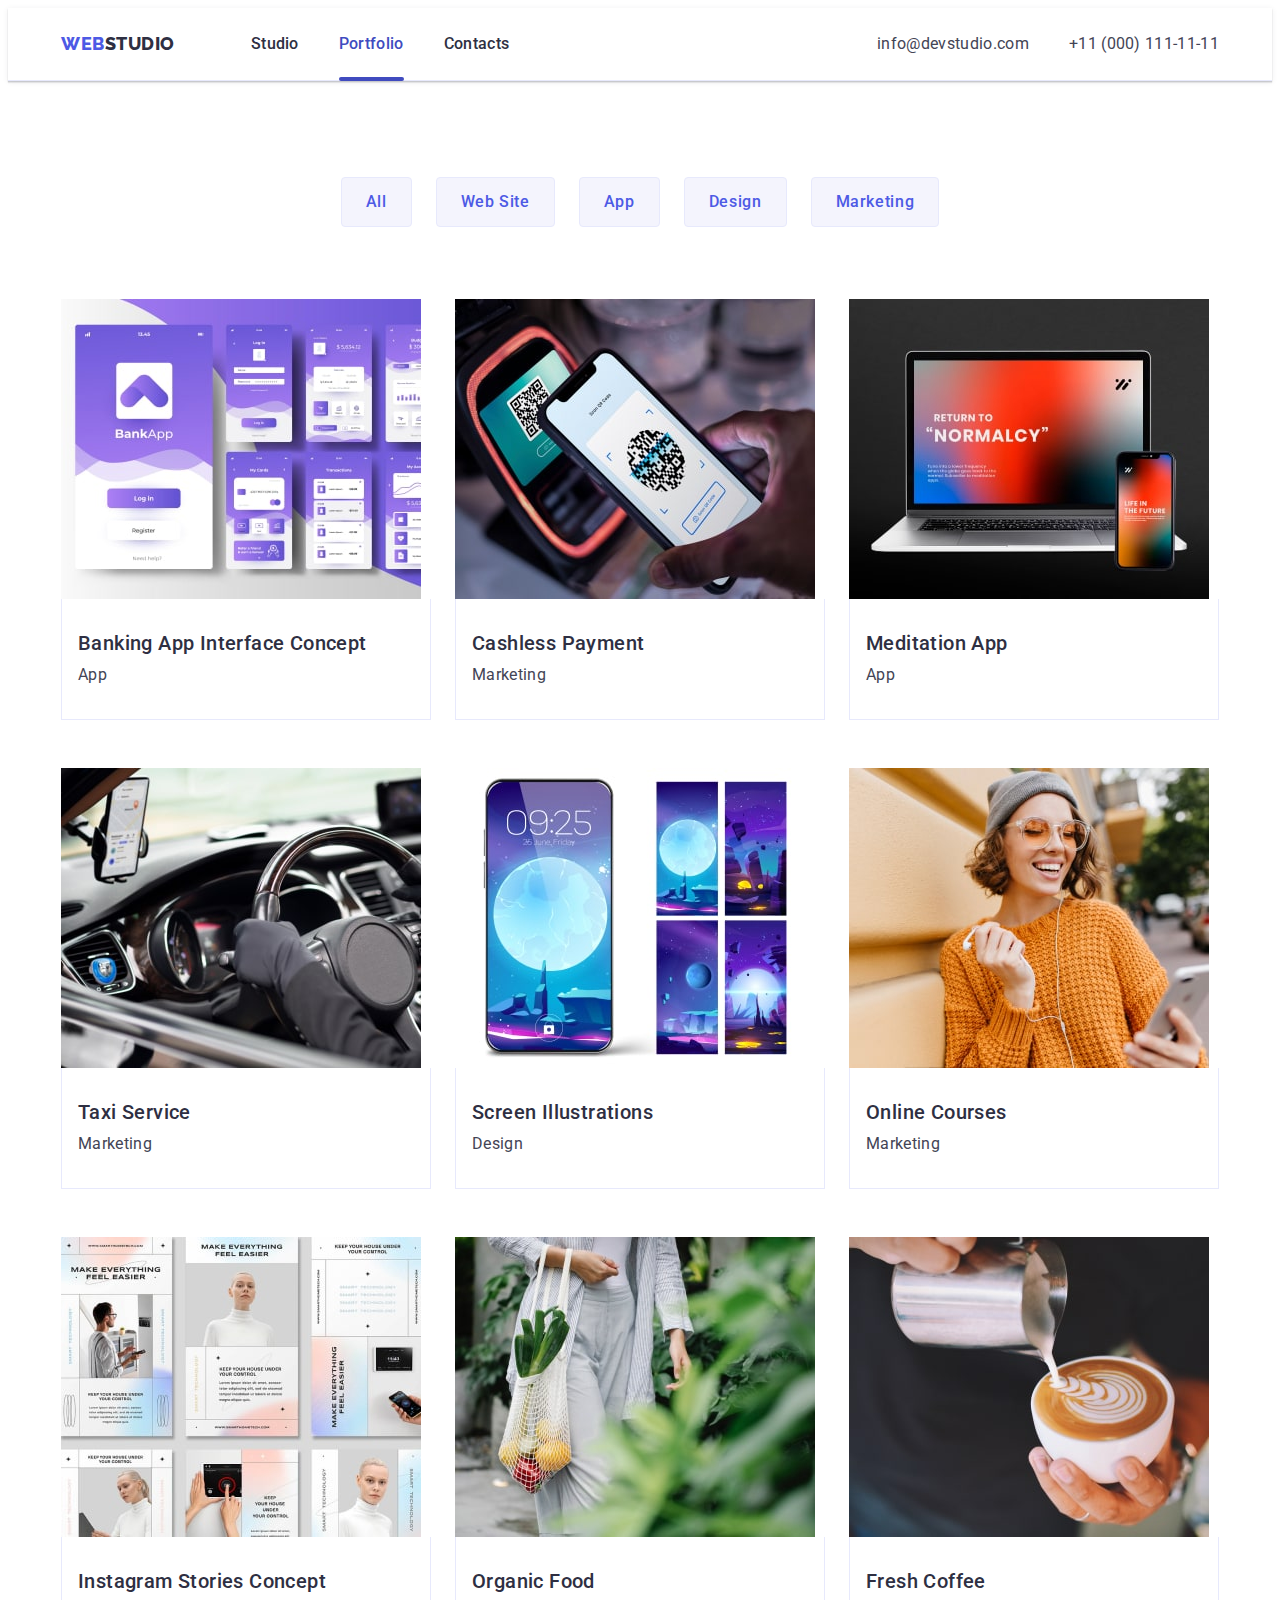
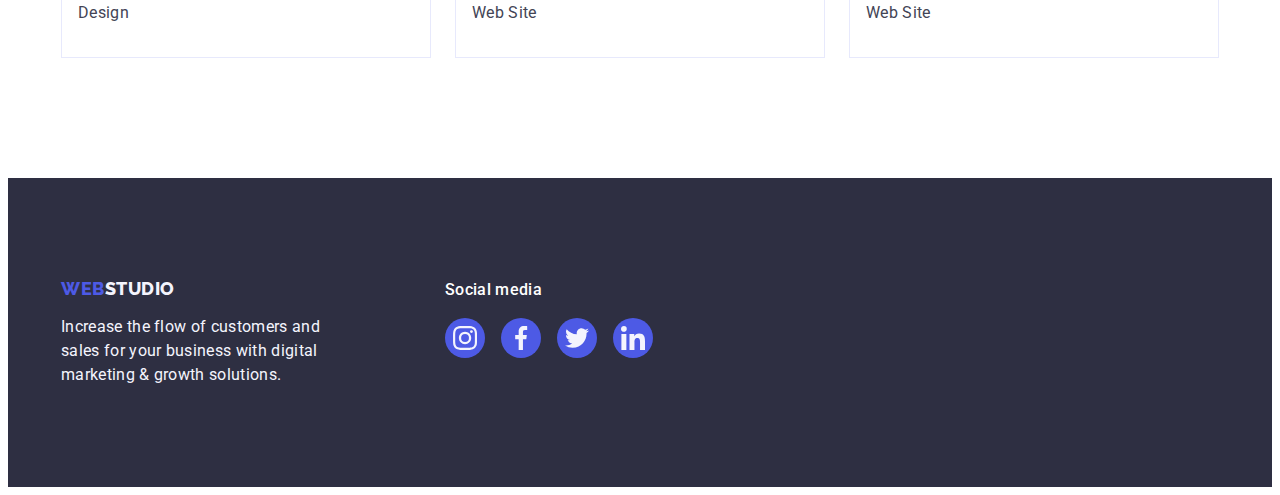
==== portfolio.html @ 51928f7d "hw6-check" ====
<!DOCTYPE html>
<html lang="en">
  <head>
    <meta charset="UTF-8" />
    <meta http-equiv="X-UA-Compatible" content="IE=edge" />
    <meta name="viewport" content="width=device-width, initial-scale=1.0" />
    <title>Document</title>
    <link rel="preconnect" href="https://fonts.googleapis.com" />
    <link rel="preconnect" href="https://fonts.gstatic.com" crossorigin />
    <link
      href="https://fonts.googleapis.com/css2?family=Raleway:wght@800&family=Roboto:wght@400;500;700;900&display=swap"
      rel="stylesheet"
    />
    <link
      rel="stylesheet"
      href="https://cdnjs.cloudflare.com/ajax/libs/modern-normalize/2.0.0/modern-normalize.min.css"
      integrity="sha512-4xo8blKMVCiXpTaLzQSLSw3KFOVPWhm/TRtuPVc4WG6kUgjH6J03IBuG7JZPkcWMxJ5huwaBpOpnwYElP/m6wg=="
      crossorigin="anonymous"
      referrerpolicy="no-referrer"
    />
    <link rel="stylesheet" href="./css/styles.css" />
  </head>
  <body>
    <header class="header">
      <div class="container header-container">
        <nav class="navigation">
          <a class="logo-link-header link" href="./index.html"
            >Web<span class="logo-header">Studio</span></a
          >
          <ul class="header-nav-list list">
            <li class="header-nav-item">
              <a class="header-nav-link link" href="./index.html">Studio</a>
            </li>
            <li class="header-nav-item">
              <a
                class="header-nav-link link current-page"
                href="./portfolio.html"
                >Portfolio</a
              >
            </li>
            <li class="header-nav-item">
              <a class="header-nav-link link" href="">Contacts</a>
            </li>
          </ul>
        </nav>
        <address class="header-contacts">
          <ul class="header-contacts-list list">
            <li class="header-contacts-item">
              <a
                class="header-contacts-link link"
                href="mailto:info@devstudio.com"
                >info@devstudio.com</a
              >
            </li>
            <li class="header-contacts-item">
              <a class="header-contacts-link link" href="tel:+110001111111"
                >+11 (000) 111-11-11</a
              >
            </li>
          </ul>
        </address>
      </div>
    </header>
    <main class="main-portfolio">
      <section class="portfolio">
        <div class="container portfolio-container">
          <h1 class="filter-title visuallyhidden">Filter</h1>
          <ul class="filter-list list">
            <li class="filter-item">
              <button class="filter-btn btn" type="button">All</button>
            </li>
            <li class="filter-item">
              <button class="filter-btn btn" type="button">Web Site</button>
            </li>
            <li class="filter-item">
              <button class="filter-btn btn" type="button">App</button>
            </li>
            <li class="filter-item">
              <button class="filter-btn btn" type="button">Design</button>
            </li>
            <li class="filter-item">
              <button class="filter-btn btn" type="button">Marketing</button>
            </li>
          </ul>
          <ul class="projects-list list">
            <li class="projects-item">
              <a class="link projects-item-link" href="">
                <div class="projects-cover-wrap">
                  <img
                    class="projects-item-img"
                    src="./images/portfolio-1.jpg"
                    alt="Example of our product"
                    width="360"
                    height="300"
                  />
                  <p class="projects-cover-text">
                    14 Stylish and User-Friendly App Design Concepts · Task
                    Manager App · Calorie Tracker App · Exotic Fruit Ecommerce
                    App · Cloud Storage App
                  </p>
                </div>
                <div class="projects-item-container">
                  <h2 class="projects-item-title">
                    Banking App Interface Concept
                  </h2>
                  <p class="projects-item-text">App</p>
                </div>
              </a>
            </li>
            <li class="projects-item">
              <a class="link projects-item-link" href="">
                <div class="projects-cover-wrap">
                  <img
                    class="projects-item-img"
                    src="./images/portfolio-2.jpg"
                    alt="Example of our product"
                    width="360"
                    height="300"
                  />
                  <p class="projects-cover-text">
                    14 Stylish and User-Friendly App Design Concepts · Task
                    Manager App · Calorie Tracker App · Exotic Fruit Ecommerce
                    App · Cloud Storage App
                  </p>
                </div>
                <div class="projects-item-container">
                  <h2 class="projects-item-title">Cashless Payment</h2>
                  <p class="projects-item-text">Marketing</p>
                </div>
              </a>
            </li>
            <li class="projects-item">
              <a class="link projects-item-link" href="">
                <div class="projects-cover-wrap">
                  <img
                    class="projects-item-img"
                    src="./images/portfolio-3.jpg"
                    alt="Example of our product"
                    width="360"
                    height="300"
                  />
                  <p class="projects-cover-text">
                    14 Stylish and User-Friendly App Design Concepts · Task
                    Manager App · Calorie Tracker App · Exotic Fruit Ecommerce
                    App · Cloud Storage App
                  </p>
                </div>
                <div class="projects-item-container">
                  <h2 class="projects-item-title">Meditation App</h2>
                  <p class="projects-item-text">App</p>
                </div>
              </a>
            </li>
            <li class="projects-item">
              <a class="link projects-item-link" href="">
                <div class="projects-cover-wrap">
                  <img
                    class="projects-item-img"
                    src="./images/portfolio-4.jpg"
                    alt="Example of our product"
                    width="360"
                    height="300"
                  />
                  <p class="projects-cover-text">
                    14 Stylish and User-Friendly App Design Concepts · Task
                    Manager App · Calorie Tracker App · Exotic Fruit Ecommerce
                    App · Cloud Storage App
                  </p>
                </div>
                <div class="projects-item-container">
                  <h2 class="projects-item-title">Taxi Service</h2>
                  <p class="projects-item-text">Marketing</p>
                </div>
              </a>
            </li>
            <li class="projects-item">
              <a class="link projects-item-link" href="">
                <div class="projects-cover-wrap">
                  <img
                    class="projects-item-img"
                    src="./images/portfolio-5.jpg"
                    alt="Example of our product"
                    width="360"
                    height="300"
                  />
                  <p class="projects-cover-text">
                    14 Stylish and User-Friendly App Design Concepts · Task
                    Manager App · Calorie Tracker App · Exotic Fruit Ecommerce
                    App · Cloud Storage App
                  </p>
                </div>
                <div class="projects-item-container">
                  <h2 class="projects-item-title">Screen Illustrations</h2>
                  <p class="projects-item-text">Design</p>
                </div>
              </a>
            </li>
            <li class="projects-item">
              <a class="link projects-item-link" href="">
                <div class="projects-cover-wrap">
                  <img
                    class="projects-item-img"
                    src="./images/portfolio-6.jpg"
                    alt="Example of our product"
                    width="360"
                    height="300"
                  />
                  <p class="projects-cover-text">
                    14 Stylish and User-Friendly App Design Concepts · Task
                    Manager App · Calorie Tracker App · Exotic Fruit Ecommerce
                    App · Cloud Storage App
                  </p>
                </div>
                <div class="projects-item-container">
                  <h2 class="projects-item-title">Online Courses</h2>
                  <p class="projects-item-text">Marketing</p>
                </div>
              </a>
            </li>
            <li class="projects-item">
              <a class="link projects-item-link" href="">
                <div class="projects-cover-wrap">
                  <img
                    class="projects-item-img"
                    src="./images/portfolio-7.jpg"
                    alt="Example of our product"
                    width="360"
                    height="300"
                  />
                  <p class="projects-cover-text">
                    14 Stylish and User-Friendly App Design Concepts · Task
                    Manager App · Calorie Tracker App · Exotic Fruit Ecommerce
                    App · Cloud Storage App
                  </p>
                </div>
                <div class="projects-item-container">
                  <h2 class="projects-item-title">Instagram Stories Concept</h2>
                  <p class="projects-item-text">Design</p>
                </div>
              </a>
            </li>
            <li class="projects-item">
              <a class="link projects-item-link" href="">
                <div class="projects-cover-wrap">
                  <img
                    class="projects-item-img"
                    src="./images/portfolio-8.jpg"
                    alt="Example of our product"
                    width="360"
                    height="300"
                  />
                  <p class="projects-cover-text">
                    14 Stylish and User-Friendly App Design Concepts · Task
                    Manager App · Calorie Tracker App · Exotic Fruit Ecommerce
                    App · Cloud Storage App
                  </p>
                </div>
                <div class="projects-item-container">
                  <h2 class="projects-item-title">Organic Food</h2>
                  <p class="projects-item-text">Web Site</p>
                </div>
              </a>
            </li>
            <li class="projects-item">
              <a class="link projects-item-link" href="">
                <div class="projects-cover-wrap">
                  <img
                    class="projects-item-img"
                    src="./images/portfolio-9.jpg"
                    alt="Example of our product"
                    width="360"
                    height="300"
                  />
                  <p class="projects-cover-text">
                    14 Stylish and User-Friendly App Design Concepts · Task
                    Manager App · Calorie Tracker App · Exotic Fruit Ecommerce
                    App · Cloud Storage App
                  </p>
                </div>
                <div class="projects-item-container">
                  <h2 class="projects-item-title">Fresh Coffee</h2>
                  <p class="projects-item-text">Web Site</p>
                </div>
              </a>
            </li>
          </ul>
        </div>
      </section>
    </main>
    <footer class="footer">
      <div class="container footer-container">
        <div class="footer-left-container">
          <a class="logo-link-footer link" href="./index.html"
            >Web<span class="logo-footer">Studio</span></a
          >
          <p class="footer-text">
            Increase the flow of customers and sales for your business with
            digital marketing & growth solutions.
          </p>
        </div>
        <div class="footer-soc-wrap">
          <p class="footer-soc-text">Social media</p>
          <ul class="footer-soc-list list">
            <li class="footer-soc-item">
              <a
                href=""
                class="footer-soc-link link"
                target="_blank"
                rel="noopener noreferrer"
              >
                <svg class="footer-soc-icon" width="24" height="24">
                  <use href="./images/icons.svg#icon-instagram"></use>
                </svg>
              </a>
            </li>
            <li class="footer-soc-item">
              <a
                href=""
                class="footer-soc-link link"
                target="_blank"
                rel="noopener noreferrer"
              >
                <svg class="footer-soc-icon" width="24" height="24">
                  <use href="./images/icons.svg#icon-facebook"></use>
                </svg>
              </a>
            </li>
            <li class="footer-soc-item">
              <a
                href=""
                class="footer-soc-link link"
                target="_blank"
                rel="noopener noreferrer"
              >
                <svg class="footer-soc-icon" width="24" height="24">
                  <use href="./images/icons.svg#icon-twitter"></use>
                </svg>
              </a>
            </li>
            <li class="footer-soc-item">
              <a
                href=""
                class="footer-soc-link link"
                target="_blank"
                rel="noopener noreferrer"
              >
                <svg class="footer-soc-icon" width="24" height="24">
                  <use href="./images/icons.svg#icon-linkedin"></use>
                </svg>
              </a>
            </li>
          </ul>
        </div>
      </div>
    </footer>
  </body>
</html>
---- css/styles.css ----
:root {
  --iris-color: #4d5ae5;
  --ocean-color: #404bbf;
  --navy-color: #2e2f42;
  --green-color: #31d0aa;
  --slate-color: #434455;
  --light-slate-color: #8e8f99;
  --cornflower-color: #e7e9fc;
  --cloud-color: #f4f4fd;
  --modal-color: rgba(46, 47, 66, 0.4);
  --grey-color: #2e2f42;
  --white-color: #ffffff;
  --dairy-color: #fcfcfc;
  --standart-letter-spacing: 0.02em;
  --standart-line-height: 1.5;
  --text-font-size: 16px;
  --item-title-size: 20px;
}

body {
  font-family: "Roboto", sans-serif;
  color: var(--slate-color);
  background-color: var(--white-color);
}
p,
h1,
h2,
h3,
h4,
h5,
h6 {
  margin: 0;
}
img {
  display: block;
}
ul,
ol {
  margin: 0;
  padding: 0;
}

.container {
  width: 1158px;
  padding: 0 15px;
  margin: 0 auto;
}

.list {
  list-style: none;
}
.link {
  text-decoration: none;
  color: var(--navy-color);
}
.btn {
  cursor: pointer;
  font-family: inherit;
}
.btn:hover,
.btn:focus {
  background-color: var(--ocean-color);
}

.visuallyhidden {
  border: 0;
  clip: rect(0 0 0 0);
  clip-path: inset(50%);
  height: 1px;
  margin: -1px;
  overflow: hidden;
  padding: 0;
  position: absolute;
  width: 1px;
  white-space: nowrap;
}

/* ---------------HEADER--------------------- */

.header {
  border-bottom: 1px solid #e7e9fc;
  box-shadow: 0px 2px 1px rgba(46, 47, 66, 0.08),
    0px 1px 1px rgba(46, 47, 66, 0.16), 0px 1px 6px rgba(46, 47, 66, 0.08);
}

.header-container {
  display: flex;
  padding: 0 15px;
  align-items: center;
}

.logo-header {
  color: var(--navy-color);
}

.logo-link-header {
  font-family: "Raleway", sans-serif;
  font-weight: 800;
  font-size: 18px;
  line-height: 1.17;
  letter-spacing: 0.03em;
  text-transform: uppercase;
  color: var(--iris-color);
  margin-right: 76px;
}

.navigation {
  display: flex;
  align-items: center;
}

.header-nav-list {
  display: flex;
  align-items: center;
  gap: 40px;
}

.header-nav-link {
  padding: 24px 0;
  display: block;
}

.header-contacts {
  font-style: normal;
  margin-left: auto;
}

.header-contacts-list {
  display: flex;
  align-items: center;
  gap: 40px;
}

.header-contacts-link {
  color: var(--slate-color);
}

.header-nav-link {
  font-style: normal;
  font-weight: 500;
  font-size: var(--text-font-size);
  line-height: var(--standart-line-height);
  letter-spacing: var(--standart-letter-spacing);
  transition: color 250ms cubic-bezier(0.4, 0, 0.2, 1);
  position: relative;
}

.header-nav-link:hover,
.header-nav-link:focus {
  color: var(--ocean-color);
}

.current-page {
  color: var(--ocean-color);
}

.current-page::after {
  content: "";
  position: absolute;
  width: 100%;
  height: 4px;
  background-color: #404bbf;
  border-radius: 2px;
  left: 0px;
  bottom: -1px;
}

.header-contacts-link {
  font-style: normal;
  font-size: var(--text-font-size);
  line-height: var(--standart-line-height);
  letter-spacing: var(--standart-letter-spacing);
  color: var(--slate-color);
  transition: color 250ms cubic-bezier(0.4, 0, 0.2, 1);
}

.header-contacts-link:hover,
.header-contacts-link:focus {
  color: var(--ocean-color);
}

/* ---------------ORDER--------------------- */

.order {
  background-color: var(--navy-color);
  background-image: linear-gradient(
      rgba(46, 47, 66, 0.7),
      rgba(46, 47, 66, 0.7)
    ),
    url(../images/order-bg.jpg);
  max-width: 1440px;
  padding: 188px 0;
  margin: 0 auto;
  background-repeat: no-repeat;
  background-position: center;
  background-size: cover;
}

.order-title {
  color: var(--white-color);
  font-size: 56px;
  line-height: 1.07;
  letter-spacing: var(--standart-letter-spacing);
  text-align: center;
  max-width: 496px;
  margin: 0 auto 48px auto;
}
.order-btn {
  font-family: inherit;
  background-color: var(--iris-color);
  color: var(--white-color);
  font-weight: 500;
  font-size: var(--text-font-size);
  line-height: var(--standart-line-height);
  letter-spacing: 0.04em;
  min-width: 169px;
  height: 56px;
  box-shadow: 0px 4px 4px rgba(0, 0, 0, 0.15);
  border-radius: 4px;
  display: block;
  margin: 0 auto;
  border: none;
  transition: background-color 250ms cubic-bezier(0.4, 0, 0.2, 1);
}

/* ------------------VALUES--------------------- */

.values {
  padding: 120px 0;
}

.values-list {
  display: flex;
  gap: 24px;
}

.values-item {
  width: calc((100% - 72px) / 4);
}

.values-icon-wrap {
  width: 264px;
  height: 112px;
  background-color: var(--cloud-color);
  display: flex;
  align-items: center;
  justify-content: center;
  margin-bottom: 8px;
  border-radius: 4px;
}

.values-item-title {
  font-weight: 500;
  font-size: var(--item-title-size);
  line-height: 1.2;
  letter-spacing: var(--standart-letter-spacing);
  color: var(--navy-color);
  margin-bottom: 8px;
}
.values-item-text {
  font-size: var(--text-font-size);
  line-height: var(--standart-line-height);
  letter-spacing: var(--standart-letter-spacing);
}

/* ---------------DIRECTIONS--------------------- */

.directions {
  padding-bottom: 120px;
}

.directions-item {
  width: calc((100% - 48px) / 3);
}

.directions-title {
  font-size: 36px;
  line-height: 1.11;
  letter-spacing: var(--standart-letter-spacing);
  text-transform: capitalize;
  text-align: center;
  color: var(--navy-color);
  margin-bottom: 72px;
}

.directions-list {
  display: flex;
  justify-content: space-between;
  gap: 24px;
}

/* ---------------TEAM--------------------- */

.team {
  background-color: var(--cloud-color);
  padding: 120px 0;
}

.team-list {
  display: flex;
  gap: 24px;
  justify-content: space-between;
}

.team-item {
  width: calc((100% - 72px) / 4);
  box-shadow: 0px 1px 6px rgba(46, 47, 66, 0.08),
    0px 1px 1px rgba(46, 47, 66, 0.16), 0px 2px 1px rgba(46, 47, 66, 0.08);
  border-radius: 0px 0px 4px 4px;
  background-color: var(--white-color);
}

.team-item-container {
  padding: 32px 16px;
}

.team-title {
  font-size: 36px;
  line-height: 1.11;
  letter-spacing: var(--standart-letter-spacing);
  text-transform: capitalize;
  text-align: center;
  color: var(--navy-color);
  margin-bottom: 72px;
}

.team-item-title {
  font-weight: 500;
  font-size: var(--item-title-size);
  line-height: 1.2;
  letter-spacing: var(--standart-letter-spacing);
  color: var(--navy-color);
  text-align: center;
  margin-bottom: 8px;
}
.team-item-text {
  font-size: var(--text-font-size);
  line-height: var(--standart-line-height);
  letter-spacing: var(--standart-letter-spacing);
  text-align: center;
  margin-bottom: 8px;
}

.team-soc-list {
  display: flex;
  justify-content: center;
  gap: 24px;
}

.team-soc-item {
  width: 40px;
  height: 40px;
}

.team-soc-link {
  width: 100%;
  height: 100%;
  background-color: var(--iris-color);
  border-radius: 50%;
  display: flex;
  align-items: center;
  justify-content: center;
  transition: background-color 250ms cubic-bezier(0.4, 0, 0.2, 1);
}

.team-soc-link:hover,
.team-soc-link:focus {
  background-color: var(--ocean-color);
}

.team-soc-icon {
  fill: var(--cloud-color);
}

/* ---------------CUSTOMERS--------------------- */

.customers {
  padding-top: 120px;
  padding-bottom: 120px;
}

.customers-title {
  font-size: 36px;
  line-height: 1.11;
  text-align: center;
  letter-spacing: var(--standart-letter-spacing);
  text-transform: capitalize;
  color: var(--navy-color);
  margin-bottom: 72px;
}

.customers-list {
  display: flex;
  flex-direction: row;
  align-items: flex-start;
  padding: 0px;
  gap: 24px;
}

.customers-item {
  width: calc((100% - 120px) / 6);
  height: 88px;
}

.customers-logo-link {
  width: 100%;
  height: 100%;
  color: var(--light-slate-color);
  border: 1px solid var(--light-slate-color);
  border-radius: 4px;
  display: flex;
  align-items: center;
  justify-content: center;
  transition: border-color 250ms cubic-bezier(0.4, 0, 0.2, 1), 
  color 250ms cubic-bezier(0.4, 0, 0.2, 1);
}

.customers-logo-link:hover,
.customers-logo-link:focus {
  color: var(--ocean-color);
  border-color: var(--ocean-color);
}

.customers-logo {
  fill: currentColor;
}

/* ---------------FOOTER--------------------- */

.footer {
  font-family: inherit;
  background-color: var(--navy-color);
  padding-top: 100px;
  padding-bottom: 100px;
}

.footer-container {
  display: flex;
  align-items: baseline;
}

.footer-left-container {
  margin-right: 120px;
}

.logo-link-footer {
  font-family: "Raleway", sans-serif;
  font-weight: 800;
  font-size: 18px;
  line-height: 1.17;
  letter-spacing: 0.03em;
  text-transform: uppercase;
  color: var(--iris-color);
  display: inline-block;
  margin-bottom: 16px;
}

.logo-footer {
  color: var(--cloud-color);
}

.footer-text {
  font-size: var(--text-font-size);
  line-height: var(--standart-line-height);
  letter-spacing: var(--standart-letter-spacing);
  color: var(--cloud-color);
  max-width: 264px;
}

.footer-soc-text {
  font-weight: 500;
  font-size: var(--text-font-size);
  line-height: var(--standart-line-height);
  letter-spacing: var(--standart-letter-spacing);
  color: var(--white-color);
  margin-bottom: 16px;
}

.footer-soc-list {
  display: flex;
  flex-direction: row;
  align-items: flex-start;
  padding: 0px;
  gap: 16px;
}

.footer-soc-item {
  width: 40px;
  height: 40px;
}

.footer-soc-link {
  width: 100%;
  height: 100%;
  background-color: var(--iris-color);
  border-radius: 50%;
  display: flex;
  align-items: center;
  justify-content: center;
  transition: background-color 250ms cubic-bezier(0.4, 0, 0.2, 1);
}

.footer-soc-link:hover,
.footer-soc-link:focus {
  background-color: var(--green-color);
}

.footer-soc-icon {
  fill: var(--cloud-color);
}

.footer-form-wrap {

}
.footer-form-text {
}
.footer-label {
}
.footer-input {
  width: 264px;
  height: 40px;
  border: 1px solid var(--white-color);
filter: drop-shadow(0px 4px 4px rgba(0, 0, 0, 0.15));
border-radius: 4px;
background-color: transparent;
padding: 8px 16px;
}
.footer-btn-wrap {

}
.subscribe-btn {
  width: 165px;
  height: 40px;
  background: var(--iris-color);
border-radius: 4px;
color: var(--white-color);
border: none;
padding: 8px 16px;
position: relative;
}
.btn {
}
.subscribe-icon {
  position: absolute;
}

/* ---------------PORTFOLIO--------------------- */
/* ---------------FILTER--------------------- */

.portfolio {
  padding-top: 96px;
  padding-bottom: 120px;
}

.filter-list {
  display: flex;
  justify-content: center;
  gap: 24px;
  margin-bottom: 72px;
}

.filter-btn {
  font-family: inherit;
  background-color: var(--cloud-color);
  color: var(--iris-color);
  font-weight: 500;
  font-size: var(--text-font-size);
  line-height: var(--standart-line-height);
  letter-spacing: 0.04em;
  border: 1px solid #e7e9fc;
  border-radius: 4px;
  padding: 12px 24px;
  transition: color 250ms cubic-bezier(0.4, 0, 0.2, 1), 
  background-color 250ms cubic-bezier(0.4, 0, 0.2, 1), 
  border-color 250ms cubic-bezier(0.4, 0, 0.2, 1), 
  box-shadow 250ms cubic-bezier(0.4, 0, 0.2, 1);
}

.filter-btn:hover,
.filter-btn:focus {
  color: var(--white-color);
  box-shadow: 0px 3px 1px rgba(0, 0, 0, 0.1), 0px 2px 1px rgba(0, 0, 0, 0.08),
    0px 2px 2px rgba(0, 0, 0, 0.12);
  border-radius: 4px;
  border: 1px solid transparent;
}

.projects-list {
  display: flex;
  flex-wrap: wrap;
  column-gap: 24px;
  row-gap: 48px;
  justify-content: space-between;
}

.projects-item {
  width: calc((100% - 48px) / 3);
}

.projects-item-link:hover .projects-cover-text {
  transform: translateY(0);
}
.projects-item-link:focus .projects-cover-text {
  transform: translateY(0);
}

.projects-item:nth-child(n + 6) {
  margin-bottom: 0;
}

.projects-item-container {
  padding: 32px 16px;
  border: 1px solid #e7e9fc;
  border-top: none;
}

.projects-item-link {
  display: block;
  transition: box-shadow 250ms cubic-bezier(0.4, 0, 0.2, 1);
}

.projects-item-link:hover,
.projects-item-link:focus {
  box-shadow: 0px 1px 6px rgba(46, 47, 66, 0.08),
    0px 1px 1px rgba(46, 47, 66, 0.16), 0px 2px 1px rgba(46, 47, 66, 0.08);
}

.projects-cover-wrap {
  position: relative;
  overflow: hidden;
}

.projects-cover-text {
  font-size: var(--text-font-size);
  line-height: var(--standart-line-height);
  letter-spacing: var(--standart-letter-spacing);
  color: var(--cloud-color);
  background-color: var(--iris-color);
  position: absolute;
  top: 0;
  height: 100%;
  padding: 40px 32px;
  transform: translateY(100%);
  transition: transform 250ms cubic-bezier(0.4, 0, 0.2, 1);
}

.projects-item-title {
  font-weight: 500;
  font-size: var(--item-title-size);
  line-height: 1.2;
  letter-spacing: var(--standart-letter-spacing);
  color: var(--navy-color);
  margin-bottom: 8px;
}
.projects-item-text {
  font-size: var(--text-font-size);
  line-height: var(--standart-line-height);
  letter-spacing: var(--standart-letter-spacing);
  color: var(--slate-color);
}

/* ---------------MODAL--------------------- */

.backdrop {
  height: 100%;
  width: 100%;
  position: fixed;
  background-color: var(--modal-color);
  top: 0;
  transition: opacity 250ms cubic-bezier(0.4, 0, 0.2, 1),
    visibility 250ms cubic-bezier(0.4, 0, 0.2, 1);
}

.backdrop.is-hidden .modal {
  transform: translate(-50%, -50%) scale(0);
}

.modal {
  position: absolute;
  width: 408px;
  min-height: 584px;
  left: 50%;
  top: 50%;
  transform: translate(-50%, -50%) scale(1);
  transition: transform 250ms cubic-bezier(0.4, 0, 0.2, 1);
  background: var(--dairy-color);
  box-shadow: 0px 1px 1px rgba(0, 0, 0, 0.14), 0px 1px 3px rgba(0, 0, 0, 0.12),
    0px 2px 1px rgba(0, 0, 0, 0.2);
  border-radius: 4px;
  padding-left: 24px;
  padding-right: 24px;
}

.modal-close-btn {
  width: 24px;
  height: 24px;
  border-radius: 50%;
  background: var(--cornflower-color);
  border: 1px solid rgba(0, 0, 0, 0.1);
  display: flex;
  align-items: center;
  justify-content: center;
  margin-left: auto;
  cursor: pointer;
  position: absolute;
  top: 24px;
  right: 24px;
  padding: 0;
  transition: background-color 250ms cubic-bezier(0.4, 0, 0.2, 1),
    border 250ms cubic-bezier(0.4, 0, 0.2, 1);
    margin-bottom: 24px;
}

.modal-close-btn:hover,
.modal-close-btn:focus {
  border: none;
  fill: var(--white-color);
}

.modal-close-icon {
  transition: fill 250ms cubic-bezier(0.4, 0, 0.2, 1);
}

.is-hidden {
  visibility: hidden;
  opacity: 0;
  pointer-events: none;
}

.modal-title{
font-weight: 500;
font-size: var(--text-font-size);
line-height: var(--standart-line-height);
text-align: center;
letter-spacing: var(--standart-letter-spacing);
color: var(--navy-color);
padding-top: 72px;
margin-bottom: 16px;
}

.input-label {
  display: block;
  font-size: 12px;
line-height: 1.17;
letter-spacing: 0.04em;
color: var(--light-slate-color);
margin-bottom: 4px;}

.input-wrap {
  position: relative;
}

.modal-input{
  width: 360px;
  height: 40px;
  outline: none;
  padding-left: 38px;
  border: 1px solid var(--modal-color);
  border-radius: 4px;
  margin-bottom: 8px;
  transition: border-color 250ms cubic-bezier(0.4, 0, 0.2, 1) , 
fill 250ms cubic-bezier(0.4, 0, 0.2, 1) ;
}

.modal-input:focus {
border-color: var(--iris-color);
}

.modal-input:focus + .modal-form-icon {
  fill: var(--iris-color);
}

.modal-form-icon {
  position: absolute;
  left: 16px;
  top: 11px;
}
.modal-textarea {
  resize: none;
  width: 360px;
height: 120px;
  font-size: 12px;
line-height: 1.17;
letter-spacing: 0.04em;
color: var(--modal-color);
padding-left: 16px;
padding-top: 8px;
border: 1px solid var(--modal-color);
border-radius: 4px;
margin-bottom: 16px;
transition: border-color 250ms cubic-bezier(0.4, 0, 0.2, 1) ;
}

.modal-textarea:focus {
  border-color: var(--iris-color);
  }

.privacy-wrap {
  width: 16px;
height: 16px;
border: 1px solid var(--modal-color);
border-radius: 2px;
margin-right: 8px;
  display: flex;
  align-items: center;
  justify-content: center;
  fill: transparent;
  transition: border-color 250ms cubic-bezier(0.4, 0, 0.2, 1) ;
}

.modal-checkbox:checked + .privacy-text span {
  background-color: var(--ocean-color);
  fill: var(--cloud-color);
}

.modal-checkbox:focus + .privacy-text span {
  border-color: var(--ocean-color);
}

.privacy-text {
  font-size: 12px;
line-height: 1.17;
letter-spacing: 0.04em;
color: var(--light-slate-color);
position: relative;
 display: flex;
align-items: center;
fill: transparent;
margin-bottom: 24px;
}

.privacy-text-link {
  font-size: 12px;
line-height: 1.33;
letter-spacing: 0.04em;
text-decoration-line: underline;
color: var(--iris-color);
padding-left: 4px;
}

.send-btn {
width: 169px;
height: 56px;
background: #4D5AE5;
box-shadow: 0px 4px 4px rgba(0, 0, 0, 0.15);
border-radius: 4px;
padding: 16px 32px;
font-weight: 500;
font-size: var(--text-font-size);
line-height: var(--standart-line-height);
letter-spacing: 0.04em;
color: var(--white-color);
display: block;
margin: 0 auto;
border: none;
transition: background-color 250ms cubic-bezier(0.4, 0, 0.2, 1);
}
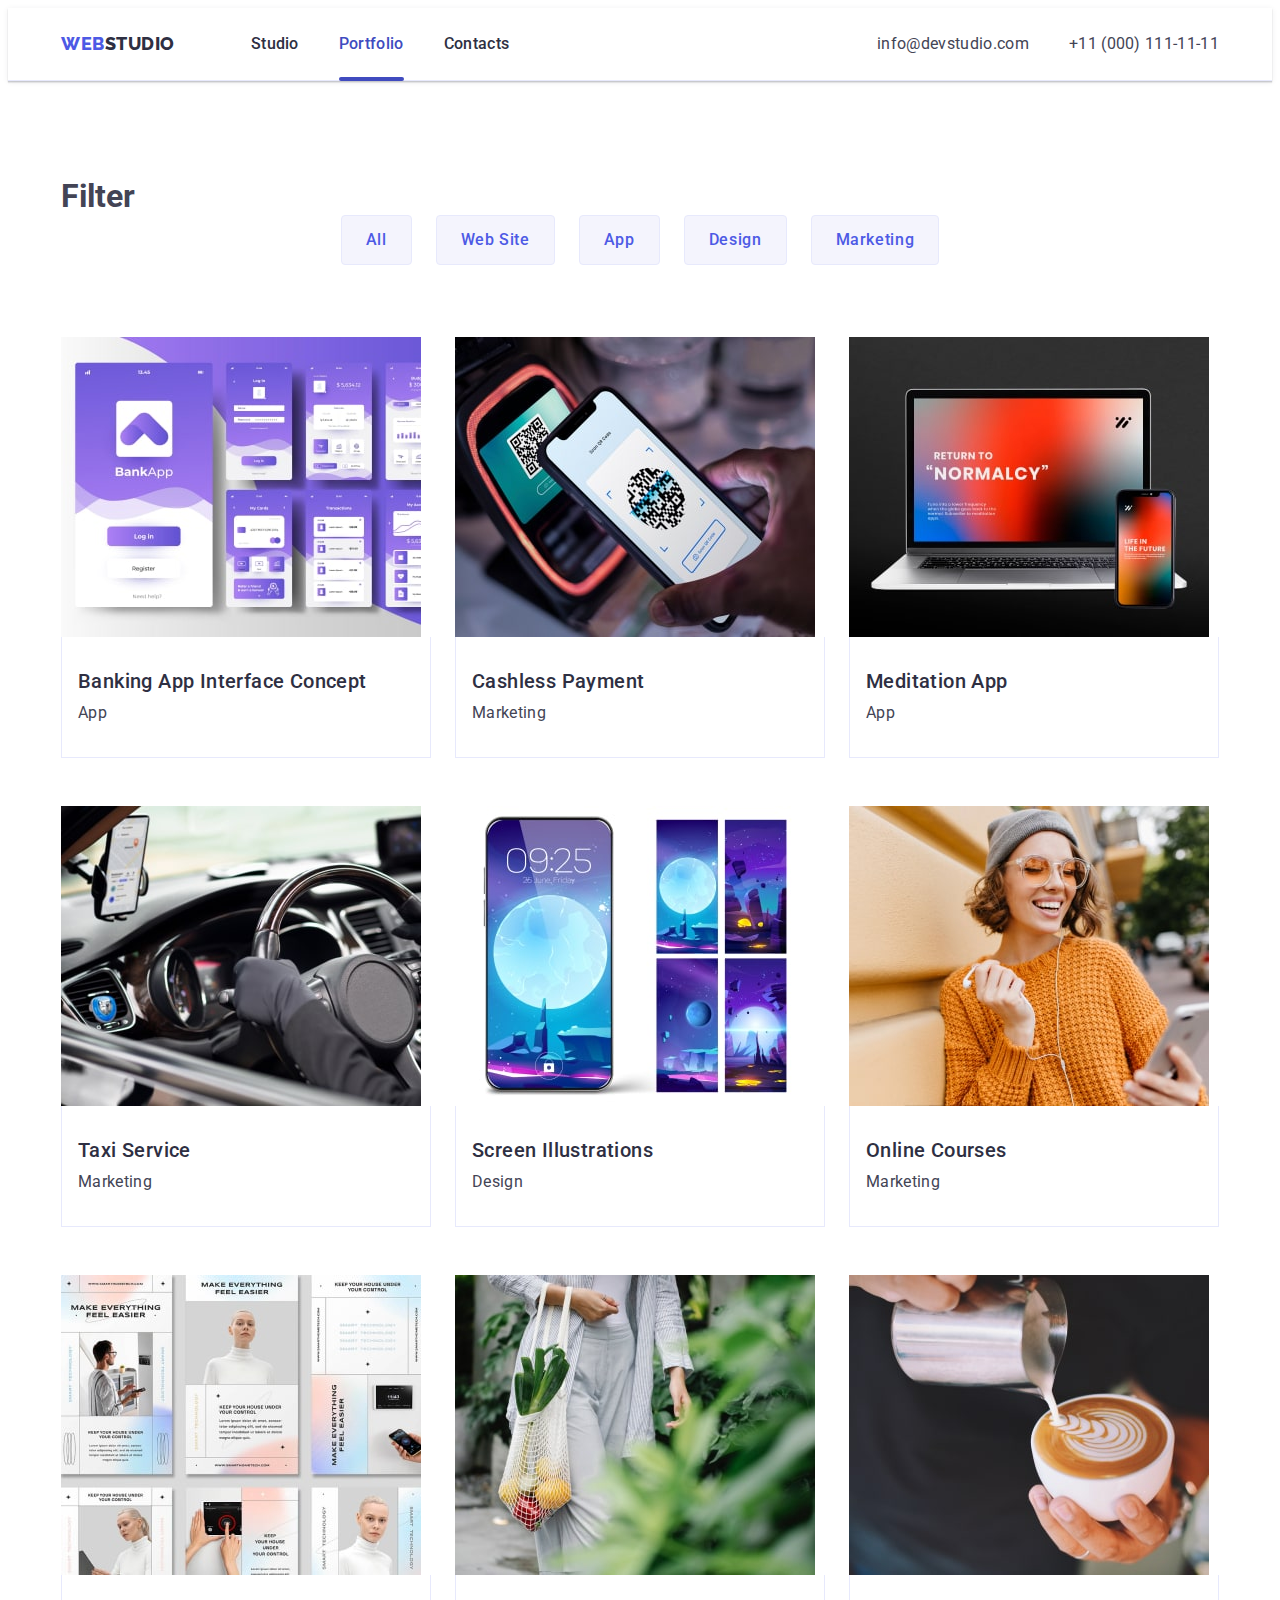
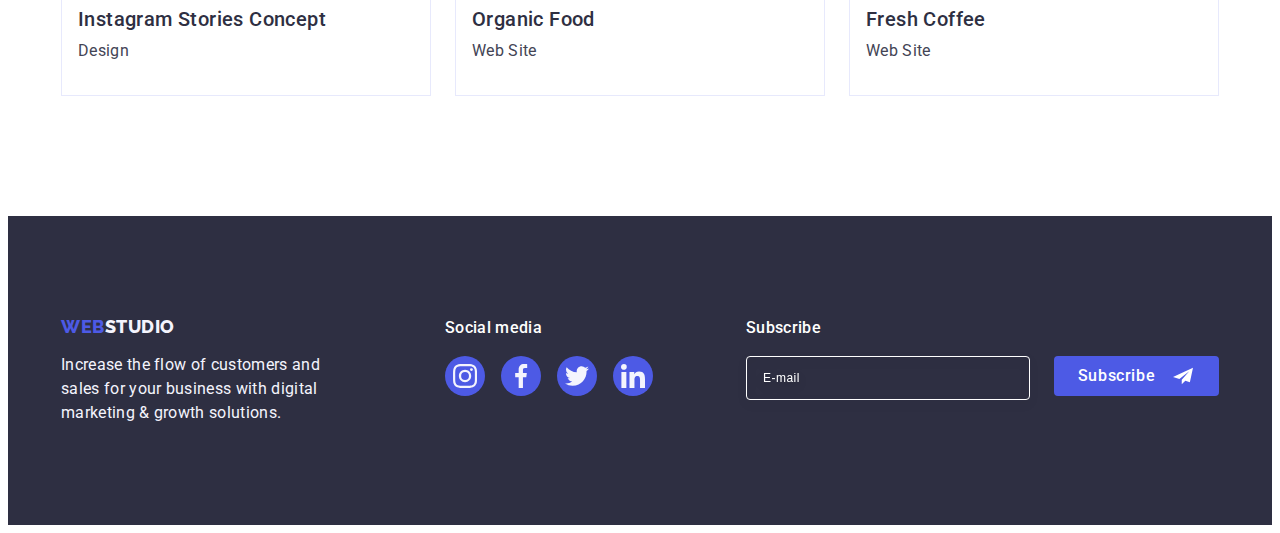
==== commit ffb68b16: "hw6-1" ====
--- a/portfolio.html
+++ b/portfolio.html
@@ -351,6 +351,25 @@
             </li>
           </ul>
         </div>
+        <div class="footer-form-container">
+          <p class="footer-form-text footer-soc-text">Subscribe</p>
+          <form class="footer-form">
+            <label class="footer-label">
+              <input
+                type="email"
+                name="subscribe-email"
+                class="footer-input"
+                placeholder="E-mail"
+              />
+            </label>
+            <button type="submit" class="subscribe-btn btn">
+              Subscribe
+              <svg class="subscribe-icon" width="24" height="20">
+                <use href="./images/icons.svg#icon-subscribe"></use>
+              </svg>
+            </button>
+          </form>
+        </div>
       </div>
     </footer>
   </body>
--- a/css/styles.css
+++ b/css/styles.css
@@ -62,7 +62,7 @@
   background-color: var(--ocean-color);
 }
 
-.visuallyhidden {
+.visually-hidden {
   border: 0;
   clip: rect(0 0 0 0);
   clip-path: inset(50%);
@@ -411,8 +411,8 @@
   display: flex;
   align-items: center;
   justify-content: center;
-  transition: border-color 250ms cubic-bezier(0.4, 0, 0.2, 1), 
-  color 250ms cubic-bezier(0.4, 0, 0.2, 1);
+  transition: border-color 250ms cubic-bezier(0.4, 0, 0.2, 1),
+    color 250ms cubic-bezier(0.4, 0, 0.2, 1);
 }
 
 .customers-logo-link:hover,
@@ -509,39 +509,54 @@
   fill: var(--cloud-color);
 }
 
-.footer-form-wrap {
-
-}
-.footer-form-text {
-}
-.footer-label {
-}
+.footer-form-container {
+  margin-left: auto;
+}
+
+.footer-form {
+  display: flex;
+  gap: 24px;
+}
+
 .footer-input {
+  font-size: 12px;
+  line-height: var(--standart-line-height);
+  letter-spacing: 0.04em;
   width: 264px;
   height: 40px;
+  color: var(--white-color);
   border: 1px solid var(--white-color);
-filter: drop-shadow(0px 4px 4px rgba(0, 0, 0, 0.15));
-border-radius: 4px;
-background-color: transparent;
-padding: 8px 16px;
-}
-.footer-btn-wrap {
-
-}
+  filter: drop-shadow(0px 4px 4px rgba(0, 0, 0, 0.15));
+  border-radius: 4px;
+  background-color: transparent;
+  padding-left: 16px;
+}
+
+.footer-input::placeholder {
+  color: var(--white-color);
+}
+
 .subscribe-btn {
-  width: 165px;
+  min-width: 165px;
   height: 40px;
+  font-family: "Roboto", sans-serif;
+  font-size: var(--text-font-size);
+  font-weight: 500;
+  line-height: var(--standart-line-height);
+  letter-spacing: 0.04em;
+
   background: var(--iris-color);
-border-radius: 4px;
-color: var(--white-color);
-border: none;
-padding: 8px 16px;
-position: relative;
-}
-.btn {
-}
+  border-radius: 4px;
+  color: var(--white-color);
+  border: none;
+  display: flex;
+  justify-content: center;
+  align-items: center;
+}
+
 .subscribe-icon {
-  position: absolute;
+  fill: var(--white-color);
+  margin-left: 16px;
 }
 
 /* ---------------PORTFOLIO--------------------- */
@@ -570,10 +585,10 @@
   border: 1px solid #e7e9fc;
   border-radius: 4px;
   padding: 12px 24px;
-  transition: color 250ms cubic-bezier(0.4, 0, 0.2, 1), 
-  background-color 250ms cubic-bezier(0.4, 0, 0.2, 1), 
-  border-color 250ms cubic-bezier(0.4, 0, 0.2, 1), 
-  box-shadow 250ms cubic-bezier(0.4, 0, 0.2, 1);
+  transition: color 250ms cubic-bezier(0.4, 0, 0.2, 1),
+    background-color 250ms cubic-bezier(0.4, 0, 0.2, 1),
+    border-color 250ms cubic-bezier(0.4, 0, 0.2, 1),
+    box-shadow 250ms cubic-bezier(0.4, 0, 0.2, 1);
 }
 
 .filter-btn:hover,
@@ -687,8 +702,7 @@
   box-shadow: 0px 1px 1px rgba(0, 0, 0, 0.14), 0px 1px 3px rgba(0, 0, 0, 0.12),
     0px 2px 1px rgba(0, 0, 0, 0.2);
   border-radius: 4px;
-  padding-left: 24px;
-  padding-right: 24px;
+  padding: 72px 24px 24px 24px;
 }
 
 .modal-close-btn {
@@ -708,7 +722,7 @@
   padding: 0;
   transition: background-color 250ms cubic-bezier(0.4, 0, 0.2, 1),
     border 250ms cubic-bezier(0.4, 0, 0.2, 1);
-    margin-bottom: 24px;
+  margin-bottom: 24px;
 }
 
 .modal-close-btn:hover,
@@ -727,43 +741,48 @@
   pointer-events: none;
 }
 
-.modal-title{
-font-weight: 500;
-font-size: var(--text-font-size);
-line-height: var(--standart-line-height);
-text-align: center;
-letter-spacing: var(--standart-letter-spacing);
-color: var(--navy-color);
-padding-top: 72px;
-margin-bottom: 16px;
+.modal-title {
+  font-weight: 500;
+  font-size: var(--text-font-size);
+  line-height: var(--standart-line-height);
+  text-align: center;
+  letter-spacing: var(--standart-letter-spacing);
+  color: var(--navy-color);
+  padding-top: 72px;
+  margin-bottom: 16px;
+}
+
+.form-field {
+  margin-bottom: 8px;
 }
 
 .input-label {
   display: block;
   font-size: 12px;
-line-height: 1.17;
-letter-spacing: 0.04em;
-color: var(--light-slate-color);
-margin-bottom: 4px;}
+  line-height: 1.17;
+  letter-spacing: 0.04em;
+  color: var(--light-slate-color);
+  margin-bottom: 4px;
+}
 
 .input-wrap {
   position: relative;
 }
 
-.modal-input{
+.modal-input {
   width: 360px;
   height: 40px;
-  outline: none;
+  outline: transparent;
+  background-color: transparent;
   padding-left: 38px;
   border: 1px solid var(--modal-color);
   border-radius: 4px;
-  margin-bottom: 8px;
-  transition: border-color 250ms cubic-bezier(0.4, 0, 0.2, 1) , 
-fill 250ms cubic-bezier(0.4, 0, 0.2, 1) ;
+  transition: border-color 250ms cubic-bezier(0.4, 0, 0.2, 1),
+    fill 250ms cubic-bezier(0.4, 0, 0.2, 1);
 }
 
 .modal-input:focus {
-border-color: var(--iris-color);
+  border-color: var(--iris-color);
 }
 
 .modal-input:focus + .modal-form-icon {
@@ -773,42 +792,54 @@
 .modal-form-icon {
   position: absolute;
   left: 16px;
-  top: 11px;
+  top: 50%;
+  transform: translateY(-50%);
+  transition: fill 250ms cubic-bezier(0.4, 0, 0.2, 1);
 }
 .modal-textarea {
   resize: none;
   width: 360px;
-height: 120px;
+  height: 120px;
   font-size: 12px;
-line-height: 1.17;
-letter-spacing: 0.04em;
-color: var(--modal-color);
-padding-left: 16px;
-padding-top: 8px;
-border: 1px solid var(--modal-color);
-border-radius: 4px;
-margin-bottom: 16px;
-transition: border-color 250ms cubic-bezier(0.4, 0, 0.2, 1) ;
+  line-height: 1.17;
+  letter-spacing: 0.04em;
+  background-color: transparent;
+  color: var(--modal-color);
+  padding: 8px 16px;
+  border: 1px solid var(--modal-color);
+  border-radius: 4px;
+  outline: transparent;
+  transition: border-color 250ms cubic-bezier(0.4, 0, 0.2, 1);
+}
+.form-field-textarea {
+  margin-bottom: 16px;
 }
 
 .modal-textarea:focus {
   border-color: var(--iris-color);
-  }
+}
+
+.form-field-checkbox {
+  margin-bottom: 24px;
+}
 
 .privacy-wrap {
   width: 16px;
-height: 16px;
-border: 1px solid var(--modal-color);
-border-radius: 2px;
-margin-right: 8px;
-  display: flex;
+  height: 16px;
+  border: 1px solid var(--modal-color);
+  border-radius: 2px;
+  margin-right: 8px;
+  display: inline-flex;
   align-items: center;
   justify-content: center;
   fill: transparent;
-  transition: border-color 250ms cubic-bezier(0.4, 0, 0.2, 1) ;
+  transition: background-color 250ms cubic-bezier(0.4, 0, 0.2, 1),
+    border 250ms cubic-bezier(0.4, 0, 0.2, 1),
+    fill 250ms cubic-bezier(0.4, 0, 0.2, 1);
 }
 
 .modal-checkbox:checked + .privacy-text span {
+  border: none;
   background-color: var(--ocean-color);
   fill: var(--cloud-color);
 }
@@ -819,39 +850,38 @@
 
 .privacy-text {
   font-size: 12px;
-line-height: 1.17;
-letter-spacing: 0.04em;
-color: var(--light-slate-color);
-position: relative;
- display: flex;
-align-items: center;
-fill: transparent;
-margin-bottom: 24px;
+  line-height: 1.17;
+  letter-spacing: 0.04em;
+  color: var(--light-slate-color);
+  position: relative;
+  display: flex;
+  align-items: center;
+  fill: transparent;
 }
 
 .privacy-text-link {
   font-size: 12px;
-line-height: 1.33;
-letter-spacing: 0.04em;
-text-decoration-line: underline;
-color: var(--iris-color);
-padding-left: 4px;
+  line-height: 1.33;
+  letter-spacing: 0.04em;
+  text-decoration-line: underline;
+  color: var(--iris-color);
+  padding-left: 4px;
 }
 
 .send-btn {
-width: 169px;
-height: 56px;
-background: #4D5AE5;
-box-shadow: 0px 4px 4px rgba(0, 0, 0, 0.15);
-border-radius: 4px;
-padding: 16px 32px;
-font-weight: 500;
-font-size: var(--text-font-size);
-line-height: var(--standart-line-height);
-letter-spacing: 0.04em;
-color: var(--white-color);
-display: block;
-margin: 0 auto;
-border: none;
-transition: background-color 250ms cubic-bezier(0.4, 0, 0.2, 1);
-}
+  min-width: 169px;
+  height: 56px;
+  background: #4d5ae5;
+  box-shadow: 0px 4px 4px rgba(0, 0, 0, 0.15);
+  border-radius: 4px;
+  padding: 16px 32px;
+  font-weight: 500;
+  font-size: var(--text-font-size);
+  line-height: var(--standart-line-height);
+  letter-spacing: 0.04em;
+  color: var(--white-color);
+  display: block;
+  margin: 0 auto;
+  border: none;
+  transition: background-color 250ms cubic-bezier(0.4, 0, 0.2, 1);
+}
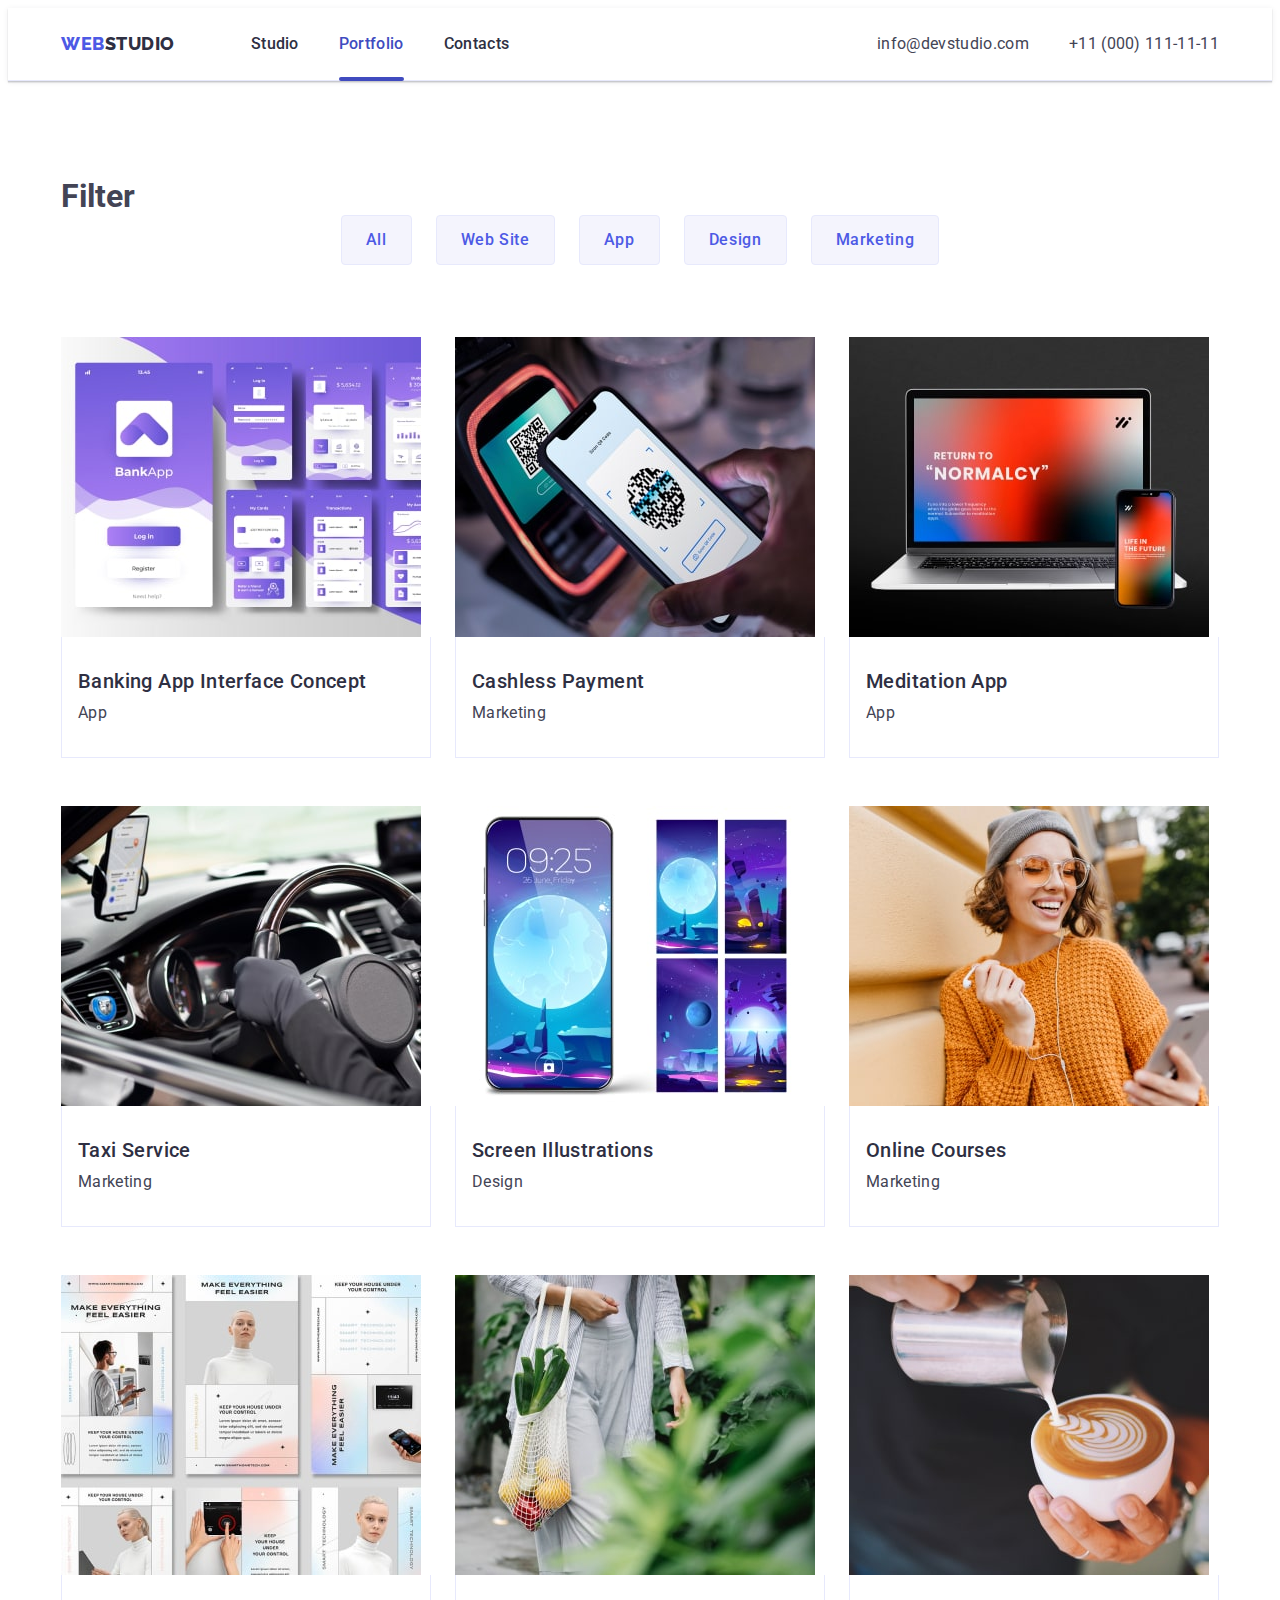
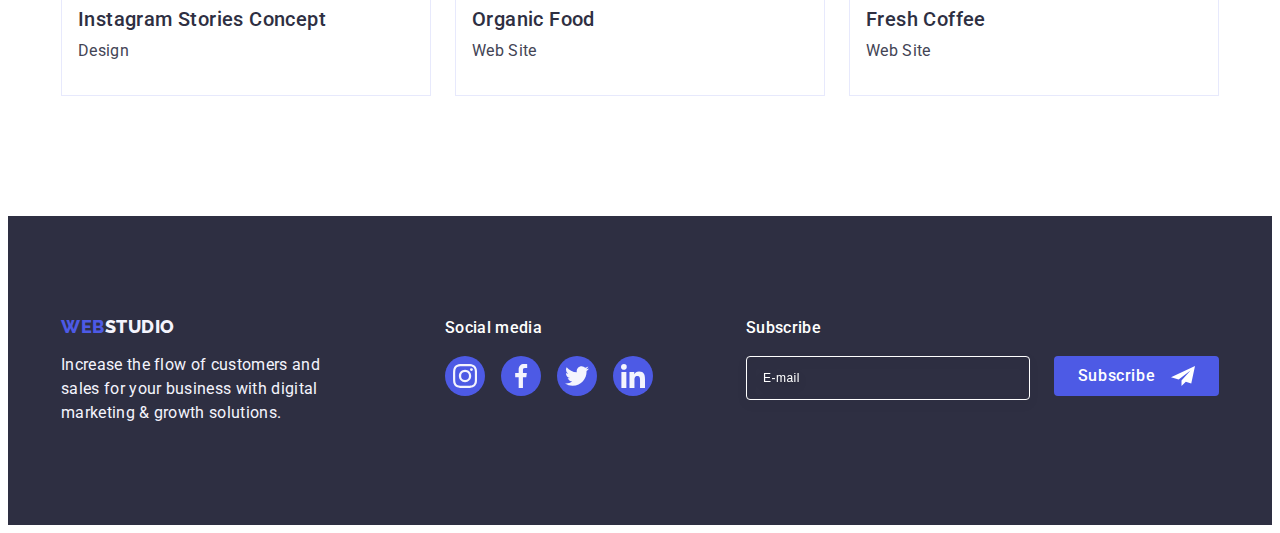
==== commit 84b7aa99: "hw6-2" ====
--- a/portfolio.html
+++ b/portfolio.html
@@ -364,7 +364,7 @@
             </label>
             <button type="submit" class="subscribe-btn btn">
               Subscribe
-              <svg class="subscribe-icon" width="24" height="20">
+              <svg class="subscribe-icon" width="24" height="24">
                 <use href="./images/icons.svg#icon-subscribe"></use>
               </svg>
             </button>
--- a/css/styles.css
+++ b/css/styles.css
@@ -722,7 +722,7 @@
   padding: 0;
   transition: background-color 250ms cubic-bezier(0.4, 0, 0.2, 1),
     border 250ms cubic-bezier(0.4, 0, 0.2, 1);
-  margin-bottom: 24px;
+  margin-bottom: 32px;
 }
 
 .modal-close-btn:hover,
@@ -748,7 +748,6 @@
   text-align: center;
   letter-spacing: var(--standart-letter-spacing);
   color: var(--navy-color);
-  padding-top: 72px;
   margin-bottom: 16px;
 }
 
@@ -757,7 +756,7 @@
 }
 
 .input-label {
-  display: block;
+  /* display: block; */
   font-size: 12px;
   line-height: 1.17;
   letter-spacing: 0.04em;
@@ -777,8 +776,7 @@
   padding-left: 38px;
   border: 1px solid var(--modal-color);
   border-radius: 4px;
-  transition: border-color 250ms cubic-bezier(0.4, 0, 0.2, 1),
-    fill 250ms cubic-bezier(0.4, 0, 0.2, 1);
+  transition: border-color 250ms cubic-bezier(0.4, 0, 0.2, 1); 
 }
 
 .modal-input:focus {
